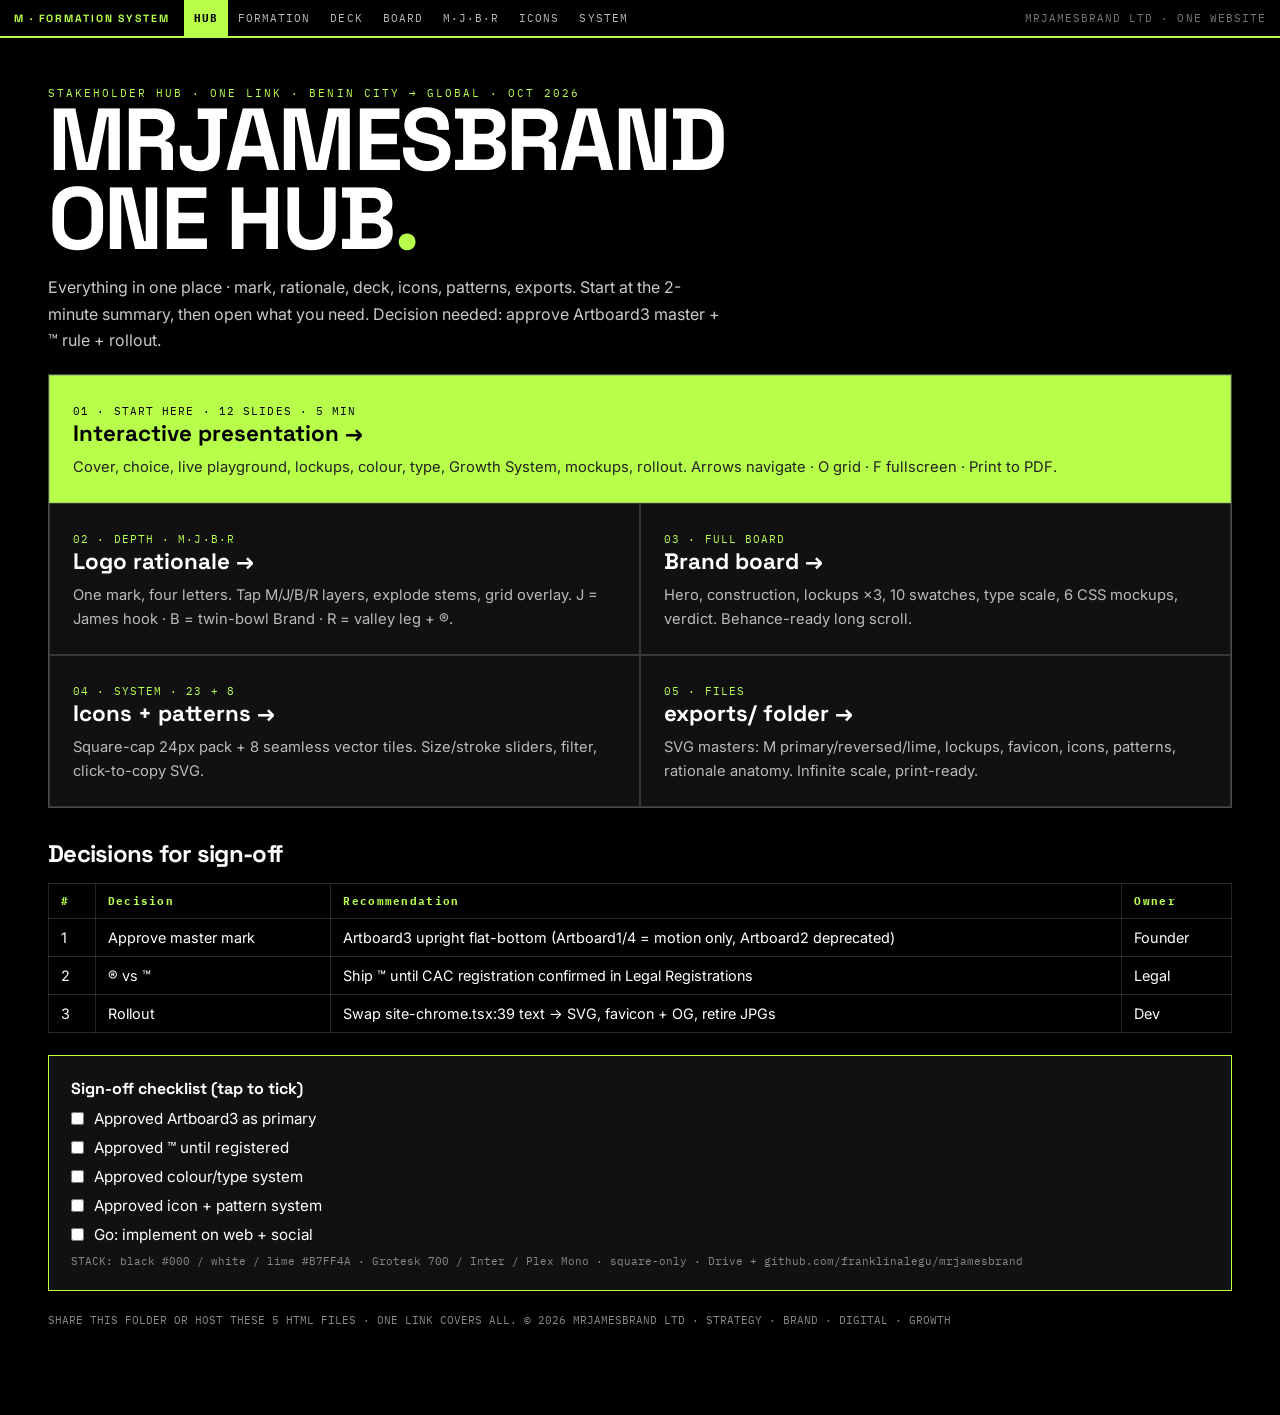
==== stakeholder.html @ 9c536daa "feat: MRJAMESBRAND formation brand system website" ====
﻿<!DOCTYPE html>
<html lang="en"><head><meta charset="UTF-8"><meta name="viewport" content="width=device-width,initial-scale=1">
<title>MRJAMESBRAND LTD · Stakeholder Hub · One Link</title><link rel="icon" href="exports/favicon.svg">
<style>
@import url('https://fonts.googleapis.com/css2?family=Space+Grotesk:wght@500;700&family=Inter:wght@400;500;600&family=IBM+Plex+Mono:wght@400;500&display=swap');
*{box-sizing:border-box;margin:0}body{font-family:Inter,system-ui;background:#000;color:#fff}
.wrap{max-width:1120px;margin:0 auto;padding:48px 28px}
.eyebrow{font-family:'IBM Plex Mono';font-size:.72rem;letter-spacing:.18em;color:#B7FF4A;text-transform:uppercase}
h1{font-family:'Space Grotesk';font-size:clamp(2.6rem,7vw,5.5rem);line-height:.9;letter-spacing:-.04em}
.lede{color:#c9c9c9;max-width:72ch;line-height:1.65;margin-top:12px}
.grid{display:grid;grid-template-columns:repeat(2,1fr);gap:14px;margin-top:26px}
.card{border:1px solid rgba(255,255,255,.16);background:#111;padding:24px;text-decoration:none;color:#fff;display:block;transition:.3s}
.card:hover{border-color:#B7FF4A;transform:translateY(-4px)}
.card b{font-family:'Space Grotesk';font-size:1.4rem;display:block}
.card span{font-family:'IBM Plex Mono';font-size:11px;color:#B7FF4A;letter-spacing:.1em}
.card p{color:#bbb;font-size:.92rem;margin-top:8px;line-height:1.6}
.card.hero{grid-column:1/-1;background:#B7FF4A;color:#000;border:none}.card.hero span{color:#000}.card.hero p{color:#222}
table{width:100%;border-collapse:collapse;margin-top:14px;font-size:.9rem}
td,th{border:1px solid rgba(255,255,255,.15);padding:10px 12px;text-align:left}th{font-family:'IBM Plex Mono';font-size:.68rem;letter-spacing:.12em;color:#B7FF4A}
.decide{background:#111;border:1px solid #B7FF4A;padding:22px;margin-top:22px}
.decide label{display:flex;gap:10px;margin:10px 0;font-size:.95rem;cursor:pointer}
.spec{font-family:'IBM Plex Mono';font-size:11px;color:#888}
@media(max-width:800px){.grid{grid-template-columns:1fr}}
</style><link rel="stylesheet" href="assets/design-system.css">
<link rel="stylesheet" href="assets/site.css">
</head><body><div class="wrap">
<p class="eyebrow">Stakeholder hub · one link · Benin City → Global · Oct 2026</p>
<h1>MRJAMESBRAND<br>ONE HUB<span style="color:#B7FF4A">.</span></h1>
<p class="lede">Everything in one place · mark, rationale, deck, icons, patterns, exports. Start at the 2-minute summary, then open what you need. Decision needed: approve Artboard3 master + ™ rule + rollout.</p>
<div class="grid">
<a class="card hero" href="presentation.html"><span>01 · START HERE · 12 SLIDES · 5 MIN</span><b>Interactive presentation →</b><p>Cover, choice, live playground, lockups, colour, type, Growth System, mockups, rollout. Arrows navigate · O grid · F fullscreen · Print to PDF.</p></a>
<a class="card" href="rationale.html"><span>02 · DEPTH · M·J·B·R</span><b>Logo rationale →</b><p>One mark, four letters. Tap M/J/B/R layers, explode stems, grid overlay. J = James hook · B = twin-bowl Brand · R = valley leg + ®.</p></a>
<a class="card" href="index.html"><span>03 · FULL BOARD</span><b>Brand board →</b><p>Hero, construction, lockups ×3, 10 swatches, type scale, 6 CSS mockups, verdict. Behance-ready long scroll.</p></a>
<a class="card" href="icons-patterns.html"><span>04 · SYSTEM · 23 + 8</span><b>Icons + patterns →</b><p>Square-cap 24px pack + 8 seamless vector tiles. Size/stroke sliders, filter, click-to-copy SVG.</p></a>
<a class="card" href="exports/"><span>05 · FILES</span><b>exports/ folder →</b><p>SVG masters: M primary/reversed/lime, lockups, favicon, icons, patterns, rationale anatomy. Infinite scale, print-ready.</p></a>
</div>
<h2 style="font-family:'Space Grotesk';margin-top:30px">Decisions for sign-off</h2>
<table><tr><th>#</th><th>Decision</th><th>Recommendation</th><th>Owner</th></tr>
<tr><td>1</td><td>Approve master mark</td><td>Artboard3 upright flat-bottom (Artboard1/4 = motion only, Artboard2 deprecated)</td><td>Founder</td></tr>
<tr><td>2</td><td>® vs ™</td><td>Ship ™ until CAC registration confirmed in Legal Registrations</td><td>Legal</td></tr>
<tr><td>3</td><td>Rollout</td><td>Swap site-chrome.tsx:39 text → SVG, favicon + OG, retire JPGs</td><td>Dev</td></tr></table>
<div class="decide"><b style="font-family:'Space Grotesk'">Sign-off checklist (tap to tick)</b><div id="box"></div>
<p class="spec" style="margin-top:10px">STACK: black #000 / white / lime #B7FF4A · Grotesk 700 / Inter / Plex Mono · square-only · Drive + github.com/franklinalegu/mrjamesbrand</p></div>
<p class="spec" style="margin:22px 0 40px">SHARE THIS FOLDER OR HOST THESE 5 HTML FILES · ONE LINK COVERS ALL. © 2026 MRJAMESBRAND LTD · STRATEGY · BRAND · DIGITAL · GROWTH</p>
</div><script>
let items=["Approved Artboard3 as primary","Approved ™ until registered","Approved colour/type system","Approved icon + pattern system","Go: implement on web + social"];
let box=document.getElementById('box');items.forEach(t=>{let l=document.createElement('label');l.innerHTML=`<input type="checkbox"> ${t}`;box.appendChild(l)});
</script><script src="assets/site.js"></script>
</body></html>
---- assets/design-system.css ----
/* ============================================================
   MRJAMESBRAND — SOLID DESIGN SYSTEM v1
   One token source for all 6 pages. Brutal where it proves,
   minimal where it breathes. Load AFTER page <style>.
   ============================================================ */
@import url('https://fonts.googleapis.com/css2?family=Space+Grotesk:wght@500;700&family=Inter:wght@400;500;600&family=IBM+Plex+Mono:wght@400;500&display=swap');
:root{
  /* color */
  --ds-black:#000000; --ds-dark:#1A1A1A; --ds-white:#FFFFFF;
  --ds-paper:#F6F4EF; --ds-mist:#E5E7EB; --ds-stone:#6B7280;
  --ds-lime:#B7FF4A; --ds-lime2:#C8FF7A; --ds-lime-soft:#E6F5C7;
  --ds-forest:#0E2F26; --ds-choc:#3B2313;
  /* layout */
  --ds-max:1280px; --ds-gutter:clamp(20px,4vw,48px);
  --ds-sec-y:clamp(56px,7vw,84px);
  --ds-gap:clamp(12px,1.8vw,22px);
  /* borders */
  --ds-brutal:3px solid #000; --ds-hair:1px solid var(--ds-line,rgba(128,128,128,.35));
  --ds-radius:0;
  /* type */
  --ds-d:'Space Grotesk',sans-serif; --ds-b:'Inter',sans-serif; --ds-m:'IBM Plex Mono',monospace;
}
/* ---- seamless container: unify all pages to one measure ---- */
.wrap,.top-in,.hd,.deck .bar,.foot-grid,.topbar-in{max-width:var(--ds-max)!important;margin-inline:auto!important;padding-inline:var(--ds-gutter)!important}
/* ---- seamless sections: never double borders ---- */
section,.slide,.hero{border-bottom-width:1px!important}
section+section{border-top:none!important;margin-top:-1px}
.wrap>section{padding-block:var(--ds-sec-y)!important}
/* ---- bento: seamless hairline grid (gap:0 + shared bg line) ---- */
.mockrow,.swatches,.mock-grid,.lock-grid,.variants,.contrast,.tokens,.steps,.tiles,.mock-grid,.dodont,.shop-row,.social3,.bizcards,#iconGrid,#patGrid,.swatches,.construct,.mark-layout,.win-grid,.split,.grid,.grid12,.gtabs,.foot-grid,.ovGrid,#ovGrid{
  gap:0!important;
  background:var(--ds-bento-line,rgba(128,128,128,.35));
  border:1px solid var(--ds-bento-line,rgba(128,128,128,.35));
}
.mockrow>*,.swatches>*,.mock-grid>*,.lock-grid>*,.variants>*,.contrast>*,.tokens>*,.steps>*,.tiles>*,.dodont>*,.shop-row>*,.social3>*,.bizcards>*,#iconGrid>*,#patGrid>*,.construct>*,.mark-layout>*,.win-grid>*,.split>*,.grid>*,.grid12>*,.foot-grid>*{
  border:0!important;border-radius:0!important;
  outline:1px solid var(--ds-bento-line,rgba(128,128,128,.35));
  outline-offset:-1px;
  margin:0!important;
}
/* bento rhythm inside cells */
.mockrow>*,.mock-grid>*,.lock-grid>*{padding:clamp(18px,2.4vw,28px)!important}
/* bento feature spans: first cell hero on wide screens */
@media(min-width:1000px){
  .bento-hero>*:first-child{grid-column:span 2}
}
/* ---- rich bento helpers (opt-in classes) ---- */
.bento{display:grid;gap:0;background:var(--ds-bento-line,rgba(128,128,128,.35));border:1px solid var(--ds-bento-line,rgba(128,128,128,.35))}
.bento>*{outline:1px solid var(--ds-bento-line,rgba(128,128,128,.35));outline-offset:-1px;padding:clamp(18px,2.4vw,28px)}
.bento-3{grid-template-columns:repeat(3,1fr)}.bento-4{grid-template-columns:repeat(4,1fr)}.bento-2{grid-template-columns:repeat(2,1fr)}
.span-2{grid-column:span 2}.span-3{grid-column:span 3}.span-all{grid-column:1/-1}
/* ---- type + eyebrow unity ---- */
.eyebrow{font-family:var(--ds-m)!important;font-size:.7rem!important;letter-spacing:.18em!important;text-transform:uppercase!important}
h1,h2,h3{letter-spacing:-.03em!important;text-wrap:balance}
/* ---- well-spaced sections: consistent stack rhythm ---- */
section>*+*,.slide>*+*,.card>*+*,.mock>*+*{margin-top:0}
p.lede,p[class*=lede]{max-width:68ch}
:is(h1,h2)+:is(p,div,ul){margin-top:16px!important}
:is(p,ul)+:is(div,.mockrow,.swatches,.grid,.grid12){margin-top:20px!important}
/* ---- brutal-minimal balance ---- */
.card,.mock,.icon,.pat,.sw,.step{border-radius:var(--ds-radius)!important}
:focus-visible{outline:2px solid var(--ds-lime)!important;outline-offset:3px}
::selection{background:var(--ds-lime);color:#000}
/* ---- responsive: collapse bento cleanly, keep seamless ---- */
@media(max-width:1000px){
  .bento-3,.bento-4{grid-template-columns:repeat(2,1fr)}
  .span-2,.span-3{grid-column:auto}
  .mockrow,.swatches,.lock-grid,.variants,.steps{grid-template-columns:repeat(2,1fr)!important}
}
@media(max-width:640px){
  .bento-3,.bento-4,.bento-2{grid-template-columns:1fr}
  .mockrow,.swatches,.lock-grid,.variants,.steps,.tiles,#iconGrid,#patGrid{grid-template-columns:1fr!important}
}
/* dark pages: bento line adapts */
.s1,.dark,[data-theme=dark] section{--ds-bento-line:rgba(255,255,255,.16)}
---- assets/site.css ----
/* Global site bar: one website across all 7 pages. */
.mjb-sitebar{position:sticky;top:0;z-index:999;display:flex;align-items:center;gap:4px;background:#000;color:#fff;border-bottom:2px solid #B7FF4A;font-family:'IBM Plex Mono',monospace;font-size:10.5px;letter-spacing:.1em;padding:0 12px;min-height:38px;flex-wrap:wrap}
.mjb-sitebar .brand{font-family:'Space Grotesk',sans-serif;font-weight:700;letter-spacing:.18em;color:#B7FF4A;text-decoration:none;padding:10px 10px 10px 2px;white-space:nowrap}
.mjb-sitebar nav{display:flex;flex-wrap:wrap}
.mjb-sitebar a.pg{color:#bbb;text-decoration:none;padding:11px 10px;white-space:nowrap}
.mjb-sitebar a.pg:hover{color:#B7FF4A}
.mjb-sitebar a.pg.on{color:#000;background:#B7FF4A;font-weight:700}
.mjb-sitebar .tag{margin-left:auto;color:#777;padding:10px 2px;white-space:nowrap}
@media(max-width:760px){.mjb-sitebar .tag{display:none}.mjb-sitebar a.pg{padding:9px 7px}}
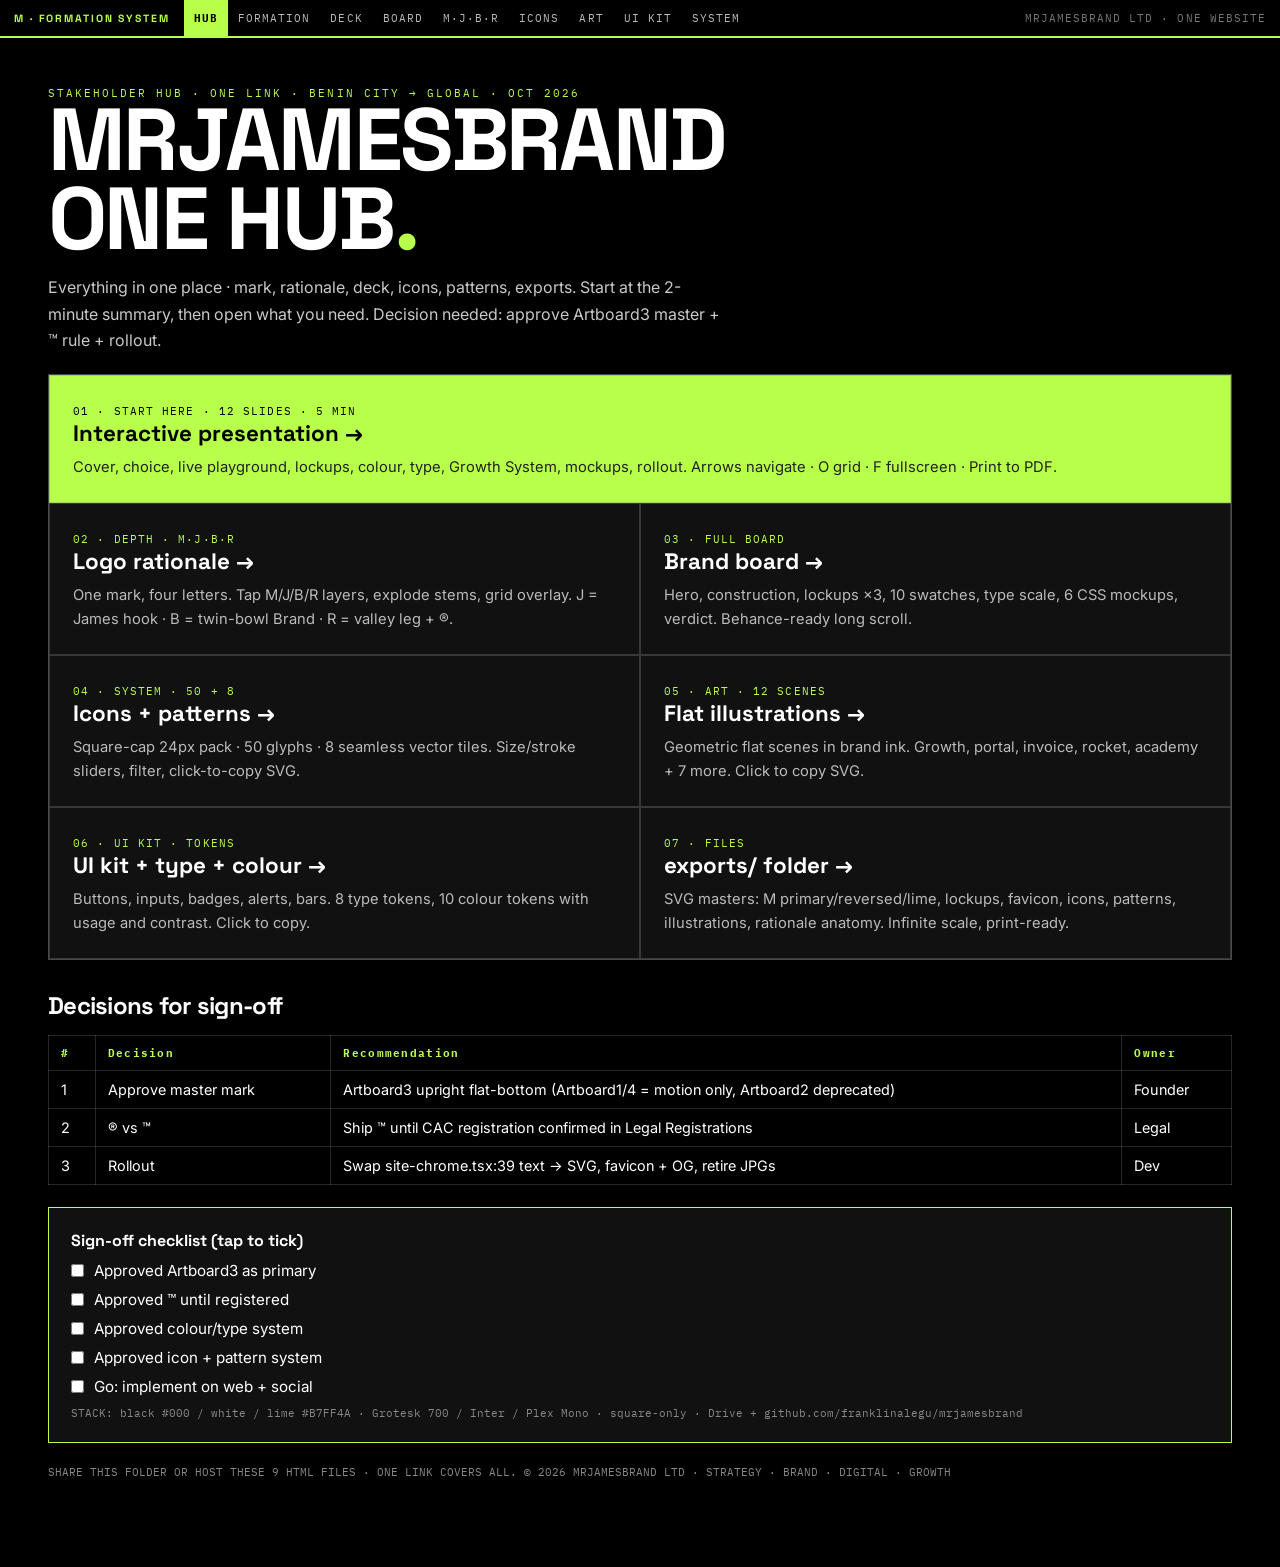
==== commit 493e79a4: "feat: 50 icon pack, flat illustrations, UI kit, wired site nav" ====
--- a/stakeholder.html
+++ b/stakeholder.html
@@ -31,8 +31,10 @@
 <a class="card hero" href="presentation.html"><span>01 · START HERE · 12 SLIDES · 5 MIN</span><b>Interactive presentation →</b><p>Cover, choice, live playground, lockups, colour, type, Growth System, mockups, rollout. Arrows navigate · O grid · F fullscreen · Print to PDF.</p></a>
 <a class="card" href="rationale.html"><span>02 · DEPTH · M·J·B·R</span><b>Logo rationale →</b><p>One mark, four letters. Tap M/J/B/R layers, explode stems, grid overlay. J = James hook · B = twin-bowl Brand · R = valley leg + ®.</p></a>
 <a class="card" href="index.html"><span>03 · FULL BOARD</span><b>Brand board →</b><p>Hero, construction, lockups ×3, 10 swatches, type scale, 6 CSS mockups, verdict. Behance-ready long scroll.</p></a>
-<a class="card" href="icons-patterns.html"><span>04 · SYSTEM · 23 + 8</span><b>Icons + patterns →</b><p>Square-cap 24px pack + 8 seamless vector tiles. Size/stroke sliders, filter, click-to-copy SVG.</p></a>
-<a class="card" href="exports/"><span>05 · FILES</span><b>exports/ folder →</b><p>SVG masters: M primary/reversed/lime, lockups, favicon, icons, patterns, rationale anatomy. Infinite scale, print-ready.</p></a>
+<a class="card" href="icons-patterns.html"><span>04 · SYSTEM · 50 + 8</span><b>Icons + patterns →</b><p>Square-cap 24px pack · 50 glyphs · 8 seamless vector tiles. Size/stroke sliders, filter, click-to-copy SVG.</p></a>
+<a class="card" href="illustrations.html"><span>05 · ART · 12 SCENES</span><b>Flat illustrations →</b><p>Geometric flat scenes in brand ink. Growth, portal, invoice, rocket, academy + 7 more. Click to copy SVG.</p></a>
+<a class="card" href="uikit.html"><span>06 · UI KIT · TOKENS</span><b>UI kit + type + colour →</b><p>Buttons, inputs, badges, alerts, bars. 8 type tokens, 10 colour tokens with usage and contrast. Click to copy.</p></a>
+<a class="card" href="exports/"><span>07 · FILES</span><b>exports/ folder →</b><p>SVG masters: M primary/reversed/lime, lockups, favicon, icons, patterns, illustrations, rationale anatomy. Infinite scale, print-ready.</p></a>
 </div>
 <h2 style="font-family:'Space Grotesk';margin-top:30px">Decisions for sign-off</h2>
 <table><tr><th>#</th><th>Decision</th><th>Recommendation</th><th>Owner</th></tr>
@@ -41,7 +43,7 @@
 <tr><td>3</td><td>Rollout</td><td>Swap site-chrome.tsx:39 text → SVG, favicon + OG, retire JPGs</td><td>Dev</td></tr></table>
 <div class="decide"><b style="font-family:'Space Grotesk'">Sign-off checklist (tap to tick)</b><div id="box"></div>
 <p class="spec" style="margin-top:10px">STACK: black #000 / white / lime #B7FF4A · Grotesk 700 / Inter / Plex Mono · square-only · Drive + github.com/franklinalegu/mrjamesbrand</p></div>
-<p class="spec" style="margin:22px 0 40px">SHARE THIS FOLDER OR HOST THESE 5 HTML FILES · ONE LINK COVERS ALL. © 2026 MRJAMESBRAND LTD · STRATEGY · BRAND · DIGITAL · GROWTH</p>
+<p class="spec" style="margin:22px 0 40px">SHARE THIS FOLDER OR HOST THESE 9 HTML FILES · ONE LINK COVERS ALL. © 2026 MRJAMESBRAND LTD · STRATEGY · BRAND · DIGITAL · GROWTH</p>
 </div><script>
 let items=["Approved Artboard3 as primary","Approved ™ until registered","Approved colour/type system","Approved icon + pattern system","Go: implement on web + social"];
 let box=document.getElementById('box');items.forEach(t=>{let l=document.createElement('label');l.innerHTML=`<input type="checkbox"> ${t}`;box.appendChild(l)});
